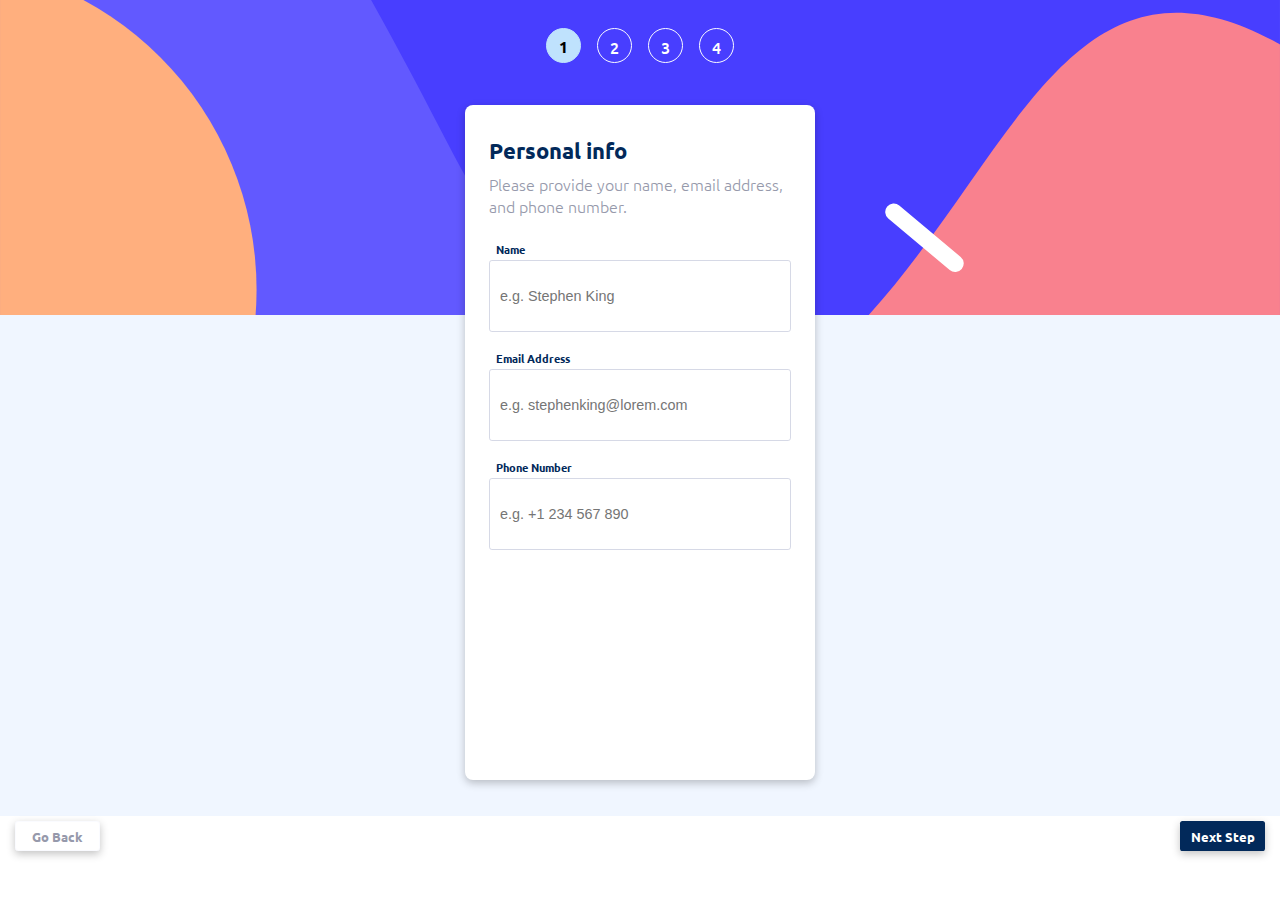
==== index.html @ 6456630a "initial commit" ====
<!DOCTYPE html>
<html lang="en">
<head>
  <meta charset="UTF-8">
  <meta name="viewport" content="width=device-width, initial-scale=1.0"> <!-- displays site properly based on user's device -->
  <link rel="icon" type="image/png" sizes="32x32" href="">
  <link rel="preconnect" href="https://fonts.googleapis.com">
  <link rel="preconnect" href="https://fonts.gstatic.com" crossorigin>
  <link href="https://fonts.googleapis.com/css2?family=Ubuntu:wght@400;500;700&display=swap" rel="stylesheet">
  <link rel="stylesheet" href="./css/styles.css">
  <title>Frontend Mentor | Multi-step form</title>
</head>
<body>

  <header>
    <nav>
      <ul>
        <li class="first-step-icon">1</li>
        <li class="second-step-icon">2</li>
        <li class="third-step-icon">3</li>
        <li class="four-step-icon">4</li>
      </ul>
      <div class="steps-info inactive">
        <div class="step-one">
          <h2>Step 1</h2>
          <p>Your info</p>
        </div>
        <div class="step-two">
          <h2>Step 2</h2>
          <p>Select Plan</p>
        </div>
        <div class="step-three">
          <h2>Step 3</h2>
          <p>Add-ons</p>
        </div>
        <div class="step-three">
          <h2>Step 4</h2>
          <p>Summary</p>
        </div>
      </div>
    </nav>
  </header>

  <main>
  <!-------------------------- section-info ------------------------>
  <section class="main-section">
      <h1>Personal info</h1>
      <h2>Please provide your name, email address, and phone number.</h2>
      
      <div class="section-info">
          <form class="personal-info-form">
            <label for="name">Name
              <span class="required name">This field is required!</span>
            </label>
            <input id="name" type="text" autocomplete="name" placeholder="e.g. Stephen King">
            <label for="email">Email Address
              <span class="required email">This field is required!</span>
            </label>
            <input id="email" type="email" autocomplete="email" placeholder="e.g. stephenking@lorem.com">
            <label for="phone">Phone Number
              <span class="required phone">This field is required!</span>
            </label>
            <input id="phone" type="tel" name="telefono" autocomplete="tel" placeholder="e.g. +1 234 567 890">
          </form>
      </div>
  </section>  
  
  </main>

  <!-------------------------- section-plan ------------------------>
  <footer>
    <section class="buttons">
      <button type="button" class="back">Go Back</button>
      <button type="submit" class="next">Next Step</button>
    </section>
  </footer>

  <script src="./javascript/index.js"></script>
</body>
</html>
---- css/styles.css ----
:root {
  --primary-one-color: hsl(213, 96%, 18%);
  --primary-second-color: hsl(243, 100%, 62%);
  --primary-third-color: hsl(206, 94%, 87%);
  --primary-four-color: hsla(215, 100%, 97%, 1);
  --alert-color: hsl(354, 84%, 57%);
  --neutral-one-color: hsl(231, 11%, 63%);
  --neutral-second-color: hsl(229, 24%, 87%);
  --neutral-third-color: hsl(217, 100%, 97%);
  --neutral-four-color: hsl(231, 100%, 99%);
  --white: hsl(0, 0%, 100%);
}

* {
  -webkit-box-sizing: border-box;
          box-sizing: border-box;
  margin: 0;
  padding: 0;
}

body {
  display: -ms-grid;
  display: grid;
  -ms-grid-rows: 105px 1fr 50px;
  grid-template-rows: 105px 1fr 50px;
  font-size: 62.5%;
  font-family: "Ubuntu", sans-serif;
  color: var(--font-color-primary);
}

.inactive {
  display: none;
}

main {
  display: -webkit-box;
  display: -ms-flexbox;
  display: flex;
  -webkit-box-orient: vertical;
  -webkit-box-direction: normal;
      -ms-flex-direction: column;
          flex-direction: column;
  -webkit-box-align: center;
      -ms-flex-align: center;
          align-items: center;
  min-height: 65vh;
  background-color: var(--primary-four-color);
}
main .main-section {
  z-index: 1;
  background-color: white;
  width: 90%;
  max-width: 350px;
  min-height: 75vh;
  padding: 32px 24px;
  margin-bottom: 4vh;
  border-radius: 0.8em;
  -webkit-box-shadow: rgba(0, 0, 0, 0.24) 0px 3px 8px;
          box-shadow: rgba(0, 0, 0, 0.24) 0px 3px 8px;
}
main .main-section h1 {
  font-size: 1.4rem;
  font-weight: 700;
  margin-bottom: 8px;
  color: var(--primary-one-color);
}
main .main-section h2 {
  font-size: 1rem;
  font-weight: 300;
  margin-bottom: 24px;
  color: var(--neutral-one-color);
}
main .main-section .section-info label {
  display: -webkit-box;
  display: -ms-flexbox;
  display: flex;
  -webkit-box-pack: justify;
      -ms-flex-pack: justify;
          justify-content: space-between;
  width: 100%;
  font-size: 0.7rem;
  font-weight: 600;
  margin: 2.5px;
  padding: 0 4px;
  color: var(--primary-one-color);
}
main .main-section .section-info label .required {
  color: var(--alert-color);
  text-shadow: 0 0 1px var(--neutral-one-color);
}
main .main-section .section-info label .name {
  display: none;
}
main .main-section .section-info label .email {
  display: none;
}
main .main-section .section-info label .phone {
  display: none;
}
main .main-section .section-info input {
  width: 100%;
  height: 8vh;
  padding: 10px;
  font-size: 0.9rem;
  font-weight: 500;
  border-radius: 0.2em;
  margin-bottom: 16px;
  border: 1px solid var(--neutral-second-color);
}
main .main-section .section-select-plan {
  display: -webkit-box;
  display: -ms-flexbox;
  display: flex;
  -webkit-box-orient: vertical;
  -webkit-box-direction: normal;
      -ms-flex-direction: column;
          flex-direction: column;
  gap: 8px;
}
main .main-section .section-select-plan article {
  display: -webkit-box;
  display: -ms-flexbox;
  display: flex;
  -webkit-box-align: center;
      -ms-flex-align: center;
          align-items: center;
  gap: 12px;
  min-height: 100px;
  padding: 16px 12px;
  cursor: pointer;
  border-radius: 0.5em;
  border: 1px solid var(--neutral-second-color);
}
main .main-section .section-select-plan article img {
  width: 50px;
  height: 50px;
}
main .main-section .section-select-plan article div {
  width: 60vw;
}
main .main-section .section-select-plan article div h3 {
  height: 20px;
  font-size: 1rem;
  font-weight: 400;
  letter-spacing: 0.2px;
  color: var(--primary-one-color);
  text-shadow: 0 0 0.5px var(--primary-one-color);
}
main .main-section .section-select-plan article div p {
  font-size: 0.9rem;
  color: var(--neutral-one-color);
}
main .main-section .section-select-plan article div span {
  font-size: 0.8rem;
  font-weight: 400;
  color: var(--primary-one-color);
}
main .main-section .section-select-plan article div .plan-span-arcade {
  display: none;
}
main .main-section .section-select-plan article div .plan-span-advanced {
  display: none;
}
main .main-section .section-select-plan article div .plan-span-pro {
  display: none;
}
main .main-section .section-select-plan .button {
  display: -webkit-box;
  display: -ms-flexbox;
  display: flex;
  -webkit-box-align: center;
      -ms-flex-align: center;
          align-items: center;
  width: 100%;
  padding: 0 32px;
  margin-top: 16px;
}
main .main-section .section-select-plan .button p {
  font-size: 0.8rem;
  color: var(--primary-one-color);
}
main .main-section .section-select-plan .button .switch-button {
  position: relative;
  display: inline-block;
  width: 40px;
  height: 20px;
  margin: 0 auto;
}
main .main-section .section-select-plan .button .switch-button input {
  display: none;
}
main .main-section .section-select-plan .button .switch-button .slider {
  position: absolute;
  cursor: pointer;
  top: 0;
  left: 0;
  right: 0;
  bottom: 0;
  background-color: var(--primary-one-color);
  border-radius: 34px;
  -webkit-transition: 0.4s;
  transition: 0.4s;
}
main .main-section .section-select-plan .button .switch-button .slider:before {
  position: absolute;
  content: "";
  height: 12px;
  width: 12px;
  left: 4px;
  bottom: 4px;
  background-color: var(--white);
  border-radius: 50%;
  -webkit-transition: 0.4s;
  transition: 0.4s;
}
main .main-section .section-select-plan .button .switch-button input:checked + .slider:before {
  -webkit-transform: translateX(20px);
          transform: translateX(20px);
}

footer {
  width: 100%;
  height: 10vh;
  padding: 5px;
  background-color: var(--white);
}
footer .buttons {
  display: -webkit-box;
  display: -ms-flexbox;
  display: flex;
  -webkit-box-pack: justify;
      -ms-flex-pack: justify;
          justify-content: space-between;
  width: 100%;
  padding: 0 10px;
}
footer .buttons .back, footer .buttons .next {
  font-size: 0.8rem;
  font-weight: 600;
  width: 85px;
  height: 30px;
  border-radius: 0.2em;
  font-family: "Ubuntu", sans-serif;
  cursor: pointer;
  -webkit-box-shadow: rgba(0, 0, 0, 0.24) 0px 3px 8px;
          box-shadow: rgba(0, 0, 0, 0.24) 0px 3px 8px;
  background-color: var(--white);
  border: 1px solid var(--neutral-four-color);
}
footer .buttons .next {
  border: none;
  color: var(--white);
  background-color: var(--primary-one-color);
}
footer .buttons .back {
  color: var(--neutral-one-color);
}
footer .buttons .back:hover {
  border: none;
  font-weight: 700;
  font-size: 0.9rem;
  color: var(--white);
  background-color: var(--primary-one-color);
}
footer .buttons .next:hover {
  font-weight: 700;
  font-size: 0.9rem;
  background-color: var(--white);
  border: 1px solid var(--white);
  color: var(--primary-one-color);
}

header {
  -webkit-box-shadow: 0 2px 2px var(--neutral-third-color);
          box-shadow: 0 2px 2px var(--neutral-third-color);
}
header nav {
  position: relative;
  width: 100%;
  height: 35vh;
  background-image: url("../assets/images/bg-sidebar-mobile.svg");
  background-size: cover;
  background-position: center;
  background-repeat: no-repeat;
}
header nav ul {
  display: -webkit-box;
  display: -ms-flexbox;
  display: flex;
  -webkit-box-pack: center;
      -ms-flex-pack: center;
          justify-content: center;
  width: 100%;
  padding: 20px 0 0 0;
  list-style: none;
  /*:first-child{
      font-weight: 600;
      color: var(--primary-one-color);
      background-color: var(--primary-third-color);
      border: 1px solid var(--primary-third-color);
  }*/
}
header nav ul li {
  width: 35px;
  height: 35px;
  margin: 8px;
  padding: 7px;
  font-size: 1rem;
  font-weight: 500;
  color: var(--white);
  text-align: center;
  border: 1px solid var(--neutral-four-color);
  border-radius: 20em;
  cursor: pointer;
}
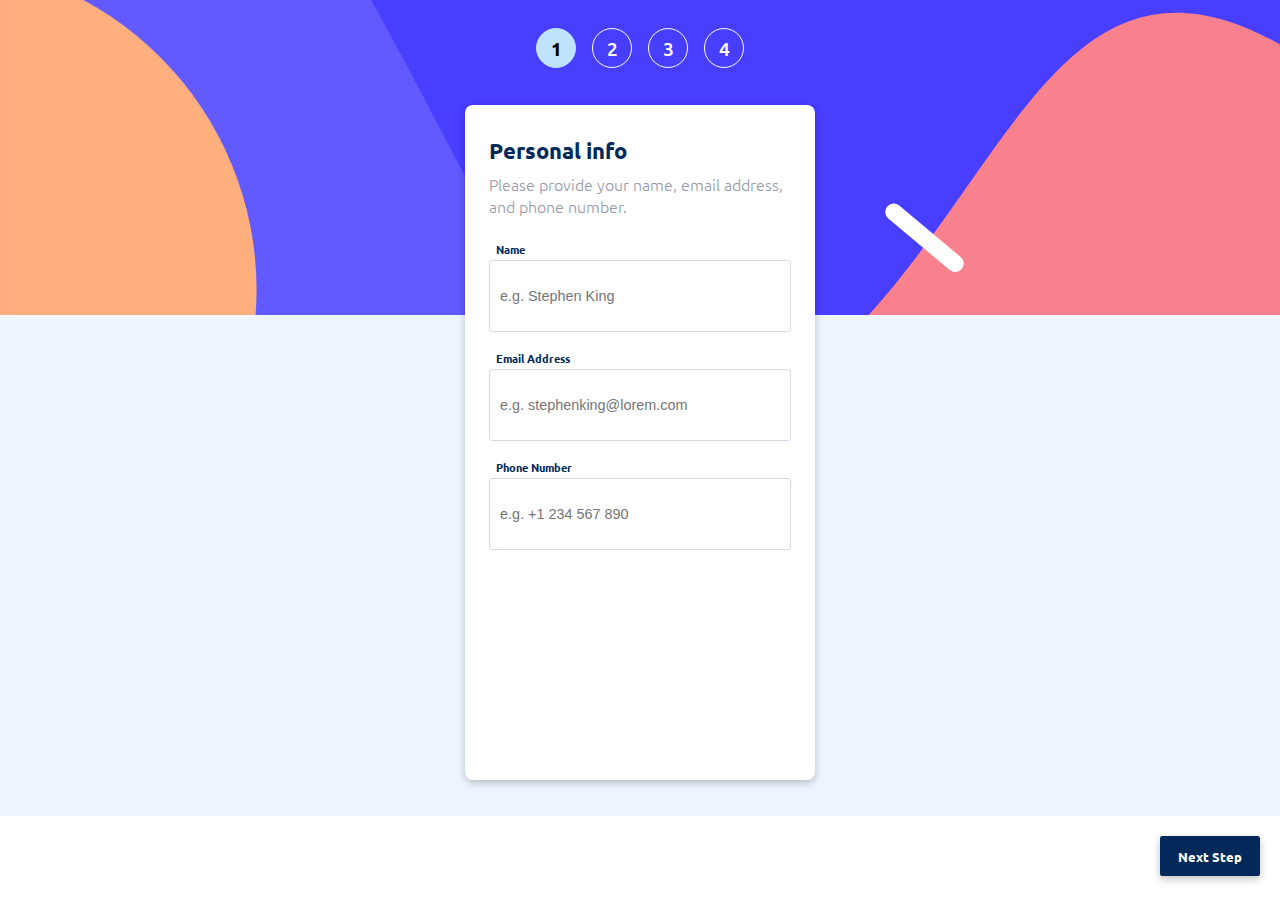
==== commit 9a2fe883: "Ajuste de validaciones en el index" ====
--- a/index.html
+++ b/index.html
@@ -60,7 +60,7 @@
             <label for="phone">Phone Number
               <span class="required phone">This field is required!</span>
             </label>
-            <input id="phone" type="tel" name="telefono" autocomplete="tel" placeholder="e.g. +1 234 567 890">
+            <input id="phone" type="number" name="telefono" autocomplete="tel" placeholder="e.g. +1 234 567 890" min="10" max="10">
           </form>
       </div>
   </section>  
--- a/css/styles.css
+++ b/css/styles.css
@@ -9,6 +9,7 @@
   --neutral-third-color: hsl(217, 100%, 97%);
   --neutral-four-color: hsl(231, 100%, 99%);
   --white: hsl(0, 0%, 100%);
+  --dark-color: #1e1e1e;
 }
 
 * {
@@ -217,6 +218,28 @@
   -webkit-transform: translateX(20px);
           transform: translateX(20px);
 }
+main .modal {
+  z-index: 1;
+  position: fixed;
+  top: 1vh;
+  left: 1vw;
+  display: none;
+  -webkit-box-align: center;
+      -ms-flex-align: center;
+          align-items: center;
+  -webkit-box-pack: center;
+      -ms-flex-pack: center;
+          justify-content: center;
+  width: 120px;
+  height: 40px;
+  border-radius: 0.5em;
+  background-color: var(--dark-color);
+  border: 1px solid var(--dark-color);
+}
+main .modal h2 {
+  font-size: 0.8rem;
+  color: var(--neutral-third-color);
+}
 
 footer {
   width: 100%;
@@ -232,13 +255,13 @@
       -ms-flex-pack: justify;
           justify-content: space-between;
   width: 100%;
-  padding: 0 10px;
+  padding: 15px;
 }
 footer .buttons .back, footer .buttons .next {
   font-size: 0.8rem;
   font-weight: 600;
-  width: 85px;
-  height: 30px;
+  width: 100px;
+  height: 40px;
   border-radius: 0.2em;
   font-family: "Ubuntu", sans-serif;
   cursor: pointer;
@@ -261,13 +284,6 @@
   font-size: 0.9rem;
   color: var(--white);
   background-color: var(--primary-one-color);
-}
-footer .buttons .next:hover {
-  font-weight: 700;
-  font-size: 0.9rem;
-  background-color: var(--white);
-  border: 1px solid var(--white);
-  color: var(--primary-one-color);
 }
 
 header {
@@ -301,11 +317,11 @@
   }*/
 }
 header nav ul li {
-  width: 35px;
-  height: 35px;
+  width: 40px;
+  height: 40px;
   margin: 8px;
   padding: 7px;
-  font-size: 1rem;
+  font-size: 1.2rem;
   font-weight: 500;
   color: var(--white);
   text-align: center;
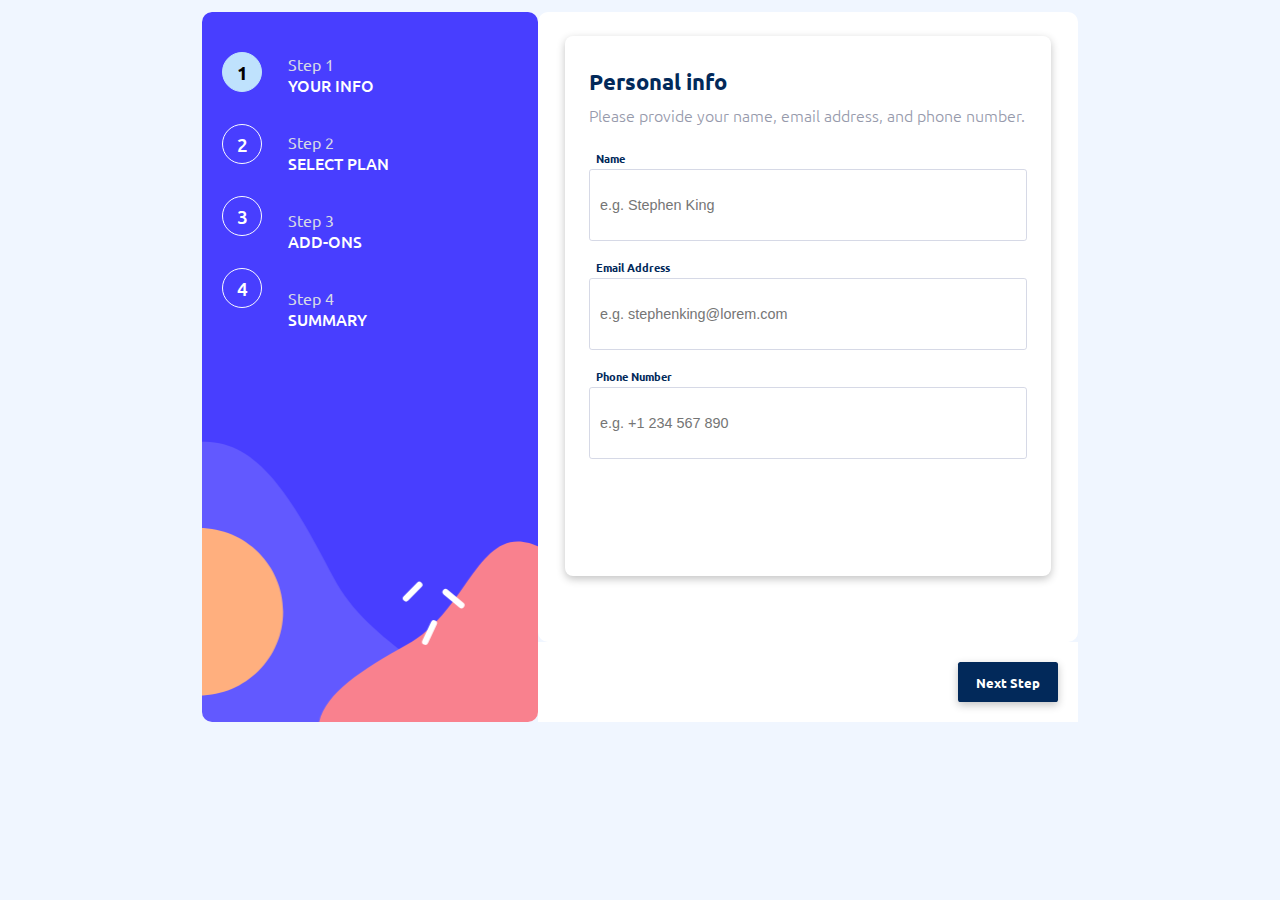
==== commit d8cf1e12: "arreglo de responsive" ====
--- a/index.html
+++ b/index.html
@@ -3,12 +3,12 @@
 <head>
   <meta charset="UTF-8">
   <meta name="viewport" content="width=device-width, initial-scale=1.0"> <!-- displays site properly based on user's device -->
-  <link rel="icon" type="image/png" sizes="32x32" href="">
+  <link rel="icon" type="image/png" sizes="40x40" href="./assets/images/player.png">
   <link rel="preconnect" href="https://fonts.googleapis.com">
   <link rel="preconnect" href="https://fonts.gstatic.com" crossorigin>
   <link href="https://fonts.googleapis.com/css2?family=Ubuntu:wght@400;500;700&display=swap" rel="stylesheet">
   <link rel="stylesheet" href="./css/styles.css">
-  <title>Frontend Mentor | Multi-step form</title>
+  <title>Iniciar Sesión</title>
 </head>
 <body>
 
--- a/css/styles.css
+++ b/css/styles.css
@@ -44,15 +44,14 @@
   -webkit-box-align: center;
       -ms-flex-align: center;
           align-items: center;
-  min-height: 65vh;
+  min-height: 70vh;
   background-color: var(--primary-four-color);
 }
 main .main-section {
   z-index: 1;
   background-color: white;
   width: 90%;
-  max-width: 350px;
-  min-height: 75vh;
+  min-height: 60vh;
   padding: 32px 24px;
   margin-bottom: 4vh;
   border-radius: 0.8em;
@@ -116,7 +115,7 @@
   -webkit-box-direction: normal;
       -ms-flex-direction: column;
           flex-direction: column;
-  gap: 8px;
+  gap: 12px;
 }
 main .main-section .section-select-plan article {
   display: -webkit-box;
@@ -218,11 +217,185 @@
   -webkit-transform: translateX(20px);
           transform: translateX(20px);
 }
+main .main-section .section-add-ons {
+  display: -webkit-box;
+  display: -ms-flexbox;
+  display: flex;
+  -webkit-box-orient: vertical;
+  -webkit-box-direction: normal;
+      -ms-flex-direction: column;
+          flex-direction: column;
+  gap: 24px;
+  padding-top: 12px;
+}
+main .main-section .section-add-ons article {
+  display: -webkit-box;
+  display: -ms-flexbox;
+  display: flex;
+  -webkit-box-align: center;
+      -ms-flex-align: center;
+          align-items: center;
+  gap: 8px;
+  width: 100%;
+  height: 60px;
+  padding: 12px;
+  border-radius: 1em;
+  -webkit-box-shadow: 0 0 5px var(--neutral-second-color);
+          box-shadow: 0 0 5px var(--neutral-second-color);
+  border: 1px solid var(--neutral-one-color);
+}
+main .main-section .section-add-ons article input[type=checkbox] {
+  width: 20px;
+  height: 20px;
+  text-align: center;
+  font-size: 12px;
+  line-height: 16px;
+  color: #fff;
+  cursor: pointer;
+  border-radius: 1em;
+  background-color: var(--primary-second-color);
+}
+main .main-section .section-add-ons article div {
+  width: 75%;
+}
+main .main-section .section-add-ons article div h3 {
+  font-size: 0.9rem;
+  font-weight: 600;
+  margin-bottom: 2px;
+  color: var(--primary-one-color);
+}
+main .main-section .section-add-ons article div span {
+  font-size: 0.8rem;
+  font-weight: 500;
+  color: var(--neutral-one-color);
+}
+main .main-section .section-add-ons article p {
+  font-size: 0.8rem;
+  font-weight: 500;
+  color: var(--primary-second-color);
+}
+main .main-section .section-finishing {
+  display: block;
+}
+main .main-section .section-finishing .info-plan {
+  padding: 12px;
+  border-radius: 0.5em 0.5em 0 0;
+  background-color: var(--primary-four-color);
+}
+main .main-section .section-finishing .info-plan h3 {
+  font-size: 0.9rem;
+  margin-bottom: 2px;
+  color: var(--primary-one-color);
+}
+main .main-section .section-finishing .info-plan div {
+  display: -webkit-box;
+  display: -ms-flexbox;
+  display: flex;
+  -webkit-box-pack: justify;
+      -ms-flex-pack: justify;
+          justify-content: space-between;
+  padding-bottom: 8px;
+  border-bottom: 1px solid var(--neutral-second-color);
+}
+main .main-section .section-finishing .info-plan div a {
+  font-size: 0.9rem;
+  color: var(--neutral-one-color);
+}
+main .main-section .section-finishing .info-plan div p {
+  font-size: 0.9rem;
+  font-weight: 600;
+  color: var(--primary-one-color);
+}
+main .main-section .section-finishing .info-adds {
+  display: -webkit-box;
+  display: -ms-flexbox;
+  display: flex;
+  -webkit-box-orient: vertical;
+  -webkit-box-direction: normal;
+      -ms-flex-direction: column;
+          flex-direction: column;
+  gap: 8px;
+  height: 20vh;
+  padding: 6px 12px;
+  margin-bottom: 12px;
+  border-radius: 0 0 0.5em 0.5em;
+  background-color: var(--primary-four-color);
+}
+main .main-section .section-finishing .info-adds .add {
+  display: -webkit-box;
+  display: -ms-flexbox;
+  display: flex;
+  -webkit-box-pack: justify;
+      -ms-flex-pack: justify;
+          justify-content: space-between;
+}
+main .main-section .section-finishing .info-adds .add p {
+  font-size: 0.9rem;
+  font-weight: 500;
+  color: var(--neutral-one-color);
+}
+main .main-section .section-finishing .info-adds .add span {
+  font-size: 0.9rem;
+  font-weight: 500;
+  color: var(--primary-one-color);
+}
+main .main-section .section-finishing .total {
+  display: -webkit-box;
+  display: -ms-flexbox;
+  display: flex;
+  -webkit-box-pack: justify;
+      -ms-flex-pack: justify;
+          justify-content: space-between;
+  padding: 12px;
+}
+main .main-section .section-finishing .total p {
+  font-size: 1rem;
+  font-weight: 500;
+  text-decoration: underline;
+  color: var(--neutral-one-color);
+}
+main .main-section .section-finishing .total span {
+  font-size: 1rem;
+  font-weight: 500;
+  color: var(--primary-one-color);
+}
+main .main-section .thanks {
+  text-align: center;
+  display: none;
+  -webkit-box-orient: vertical;
+  -webkit-box-direction: normal;
+      -ms-flex-direction: column;
+          flex-direction: column;
+  -webkit-box-pack: center;
+      -ms-flex-pack: center;
+          justify-content: center;
+  -webkit-box-align: center;
+      -ms-flex-align: center;
+          align-items: center;
+  gap: 6px;
+  padding-top: 15vh;
+}
+main .main-section .thanks img {
+  width: 50px;
+  height: 50px;
+  margin-bottom: 12px;
+}
+main .main-section .thanks h3 {
+  font-size: 1.2rem;
+  font-weight: 700;
+  color: var(--primary-one-color);
+}
+main .main-section .thanks p {
+  font-size: 0.9rem;
+  font-weight: 500;
+  line-height: 1.5em;
+  color: var(--neutral-one-color);
+}
 main .modal {
   z-index: 1;
   position: fixed;
-  top: 1vh;
-  left: 1vw;
+  top: calc(50% - 60px);
+  left: calc(50% - 100px);
   display: none;
   -webkit-box-align: center;
       -ms-flex-align: center;
@@ -230,15 +403,18 @@
   -webkit-box-pack: center;
       -ms-flex-pack: center;
           justify-content: center;
-  width: 120px;
-  height: 40px;
-  border-radius: 0.5em;
-  background-color: var(--dark-color);
-  border: 1px solid var(--dark-color);
+  width: 200px;
+  height: 60px;
+  border-radius: 1em 0;
+  -webkit-box-shadow: -2px 2px 5px var(--dark-color);
+          box-shadow: -2px 2px 5px var(--dark-color);
+  background-color: var(--alert-color);
+  border: 1px solid var(--alert-color);
 }
 main .modal h2 {
-  font-size: 0.8rem;
-  color: var(--neutral-third-color);
+  font-size: 1.2rem;
+  font-weight: 400;
+  color: var(--white);
 }
 
 footer {
@@ -257,7 +433,7 @@
   width: 100%;
   padding: 15px;
 }
-footer .buttons .back, footer .buttons .next {
+footer .buttons .back, footer .buttons .next, footer .buttons .btnInit {
   font-size: 0.8rem;
   font-weight: 600;
   width: 100px;
@@ -285,6 +461,15 @@
   color: var(--white);
   background-color: var(--primary-one-color);
 }
+footer .buttons .btnInit {
+  display: none;
+  width: 250px;
+  margin: 0 auto;
+  font-size: 1rem;
+  font-weight: 400s;
+  color: var(--white);
+  background-color: var(--alert-color);
+}
 
 header {
   -webkit-box-shadow: 0 2px 2px var(--neutral-third-color);
@@ -328,4 +513,98 @@
   border: 1px solid var(--neutral-four-color);
   border-radius: 20em;
   cursor: pointer;
+}
+
+@media screen and (min-width: 768px) {
+  body {
+    -ms-grid-columns: auto;
+    grid-template-columns: auto;
+    -ms-grid-rows: auto;
+    grid-template-rows: auto;
+    padding: 12px;
+    max-width: 900px;
+    margin: 0 auto;
+    background-color: var(--primary-four-color);
+  }
+  body > *:nth-child(1) {
+    -ms-grid-row: 1;
+    -ms-grid-column: 1;
+  }
+  body header {
+    -ms-grid-column: 1;
+    grid-column: 1/1;
+    -ms-grid-row: 1;
+    -ms-grid-row-span: 2;
+    grid-row: 1/3;
+    min-width: 280px;
+    max-width: 350px;
+    border-radius: 1em;
+    background-color: var(--white);
+  }
+  body header nav {
+    display: -webkit-box;
+    display: -ms-flexbox;
+    display: flex;
+    -webkit-box-align: start;
+        -ms-flex-align: start;
+            align-items: flex-start;
+    height: 100%;
+    padding: 12px;
+    border-radius: 1em;
+    background-image: url("../assets/images/bg-sidebar-desktop.svg");
+  }
+  body header nav ul {
+    width: 25%;
+    -webkit-box-orient: vertical;
+    -webkit-box-direction: normal;
+        -ms-flex-direction: column;
+            flex-direction: column;
+    gap: 16px;
+  }
+  body header nav .steps-info {
+    display: -webkit-box;
+    display: -ms-flexbox;
+    display: flex;
+    -webkit-box-orient: vertical;
+    -webkit-box-direction: normal;
+        -ms-flex-direction: column;
+            flex-direction: column;
+    gap: 6px;
+    width: 80%;
+  }
+  body header nav .steps-info div {
+    padding-top: 30px;
+  }
+  body header nav .steps-info div h2 {
+    font-size: 1rem;
+    font-weight: 400;
+    color: var(--neutral-second-color);
+  }
+  body header nav .steps-info div p {
+    font-size: 1rem;
+    font-weight: 500;
+    text-transform: uppercase;
+    color: var(--white);
+  }
+  body main {
+    -ms-grid-column: 2;
+    -ms-grid-column-span: 1;
+    grid-column: 2/3;
+    -ms-grid-row: 1;
+    grid-row: 1/1;
+    min-width: 400px;
+    padding-top: 24px;
+    border-radius: 1em;
+    background-color: var(--white);
+  }
+  body footer {
+    -ms-grid-column: 2;
+    -ms-grid-column-span: 1;
+    grid-column: 2/3;
+    -ms-grid-row: 2;
+    -ms-grid-row-span: 1;
+    grid-row: 2/3;
+    width: auto;
+    height: auto;
+  }
 }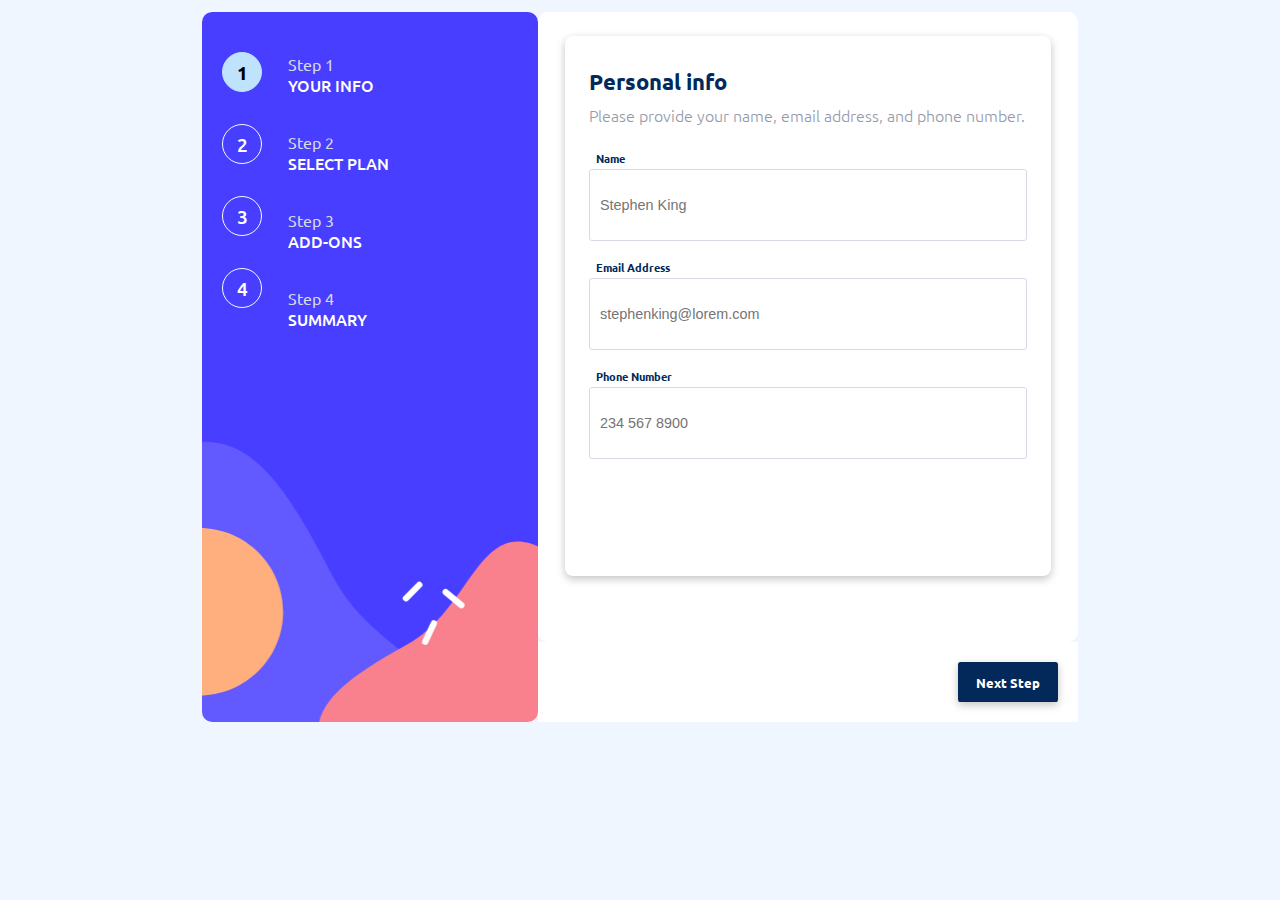
==== commit 6efb7b2a: "Arreglo de pick.js && finishing.js" ====
--- a/index.html
+++ b/index.html
@@ -52,15 +52,15 @@
             <label for="name">Name
               <span class="required name">This field is required!</span>
             </label>
-            <input id="name" type="text" autocomplete="name" placeholder="e.g. Stephen King">
+            <input id="name" type="text" autocomplete="name" placeholder="Stephen King">
             <label for="email">Email Address
               <span class="required email">This field is required!</span>
             </label>
-            <input id="email" type="email" autocomplete="email" placeholder="e.g. stephenking@lorem.com">
+            <input id="email" type="email" autocomplete="email" placeholder="stephenking@lorem.com">
             <label for="phone">Phone Number
               <span class="required phone">This field is required!</span>
             </label>
-            <input id="phone" type="number" name="telefono" autocomplete="tel" placeholder="e.g. +1 234 567 890" min="10" max="10">
+            <input id="phone" type="number" name="telefono" autocomplete="tel" placeholder="234 567 8900" min="10" max="10">
           </form>
       </div>
   </section>  
--- a/css/styles.css
+++ b/css/styles.css
@@ -468,6 +468,7 @@
   font-size: 1rem;
   font-weight: 400s;
   color: var(--white);
+  border: 2px solid var(--alert-color);
   background-color: var(--alert-color);
 }
 
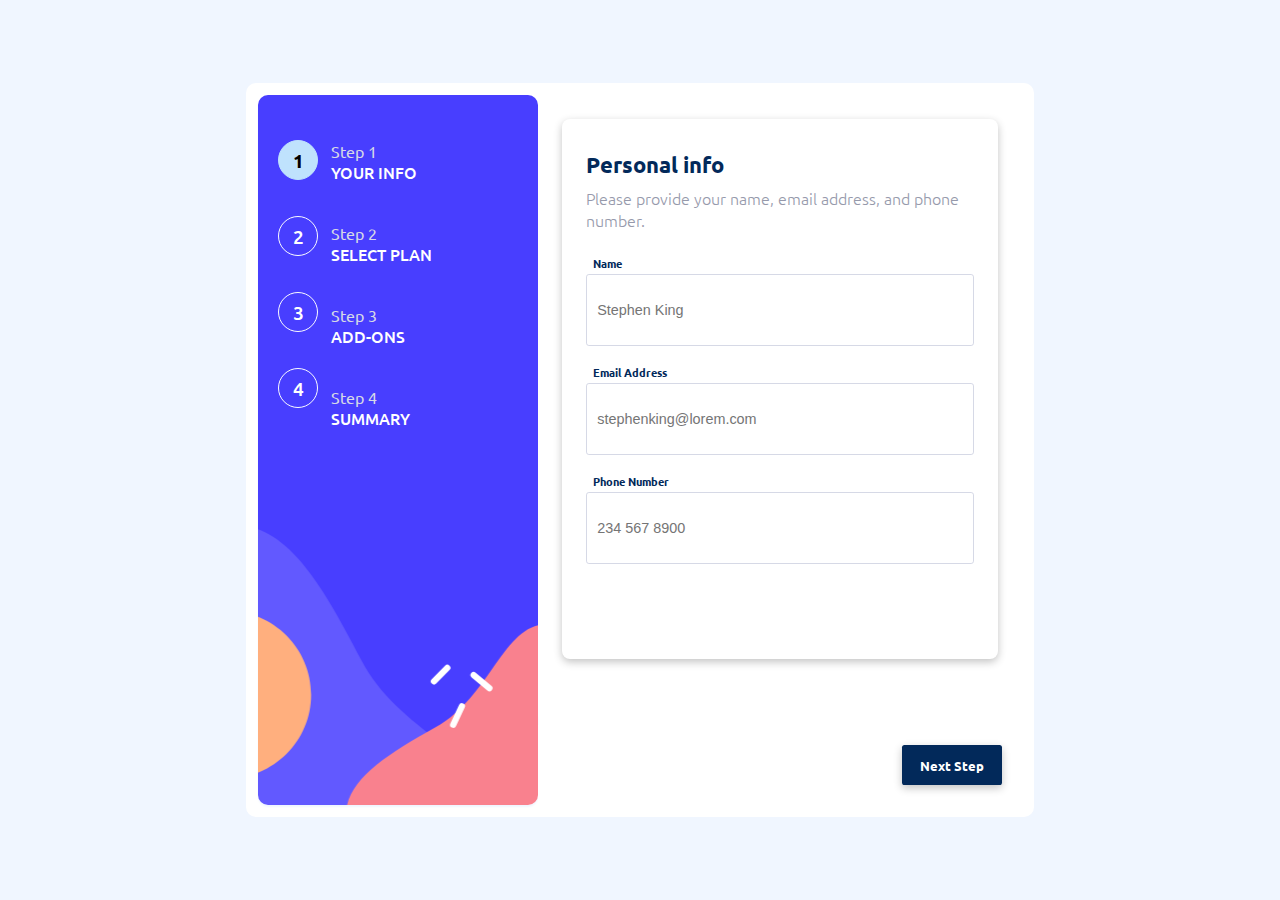
==== commit c5aaa5d3: "detalles finales en el responsive" ====
--- a/index.html
+++ b/index.html
@@ -11,7 +11,7 @@
   <title>Iniciar Sesión</title>
 </head>
 <body>
-
+  
   <header>
     <nav>
       <ul>
--- a/css/styles.css
+++ b/css/styles.css
@@ -19,6 +19,12 @@
   padding: 0;
 }
 
+html {
+  height: 100%;
+  width: 100%;
+  background-color: var(--primary-four-color);
+}
+
 body {
   display: -ms-grid;
   display: grid;
@@ -26,7 +32,9 @@
   grid-template-rows: 105px 1fr 50px;
   font-size: 62.5%;
   font-family: "Ubuntu", sans-serif;
+  border-radius: 1em;
   color: var(--font-color-primary);
+  background-color: var(--white);
 }
 
 .inactive {
@@ -240,6 +248,7 @@
   height: 60px;
   padding: 12px;
   border-radius: 1em;
+  cursor: pointer;
   -webkit-box-shadow: 0 0 5px var(--neutral-second-color);
           box-shadow: 0 0 5px var(--neutral-second-color);
   border: 1px solid var(--neutral-one-color);
@@ -419,7 +428,7 @@
 
 footer {
   width: 100%;
-  height: 10vh;
+  height: 15vh;
   padding: 5px;
   background-color: var(--white);
 }
@@ -493,14 +502,8 @@
       -ms-flex-pack: center;
           justify-content: center;
   width: 100%;
-  padding: 20px 0 0 0;
+  padding: 25px 0 0 0;
   list-style: none;
-  /*:first-child{
-      font-weight: 600;
-      color: var(--primary-one-color);
-      background-color: var(--primary-third-color);
-      border: 1px solid var(--primary-third-color);
-  }*/
 }
 header nav ul li {
   width: 40px;
@@ -517,6 +520,17 @@
 }
 
 @media screen and (min-width: 768px) {
+  html {
+    display: -webkit-box;
+    display: -ms-flexbox;
+    display: flex;
+    -webkit-box-align: center;
+        -ms-flex-align: center;
+            align-items: center;
+    -webkit-box-pack: center;
+        -ms-flex-pack: center;
+            justify-content: center;
+  }
   body {
     -ms-grid-columns: auto;
     grid-template-columns: auto;
@@ -525,7 +539,7 @@
     padding: 12px;
     max-width: 900px;
     margin: 0 auto;
-    background-color: var(--primary-four-color);
+    background-color: var(--white);
   }
   body > *:nth-child(1) {
     -ms-grid-row: 1;
@@ -560,7 +574,7 @@
     -webkit-box-direction: normal;
         -ms-flex-direction: column;
             flex-direction: column;
-    gap: 16px;
+    gap: 20px;
   }
   body header nav .steps-info {
     display: -webkit-box;
@@ -570,8 +584,9 @@
     -webkit-box-direction: normal;
         -ms-flex-direction: column;
             flex-direction: column;
-    gap: 6px;
+    gap: 10px;
     width: 80%;
+    padding-top: 4px;
   }
   body header nav .steps-info div {
     padding-top: 30px;
